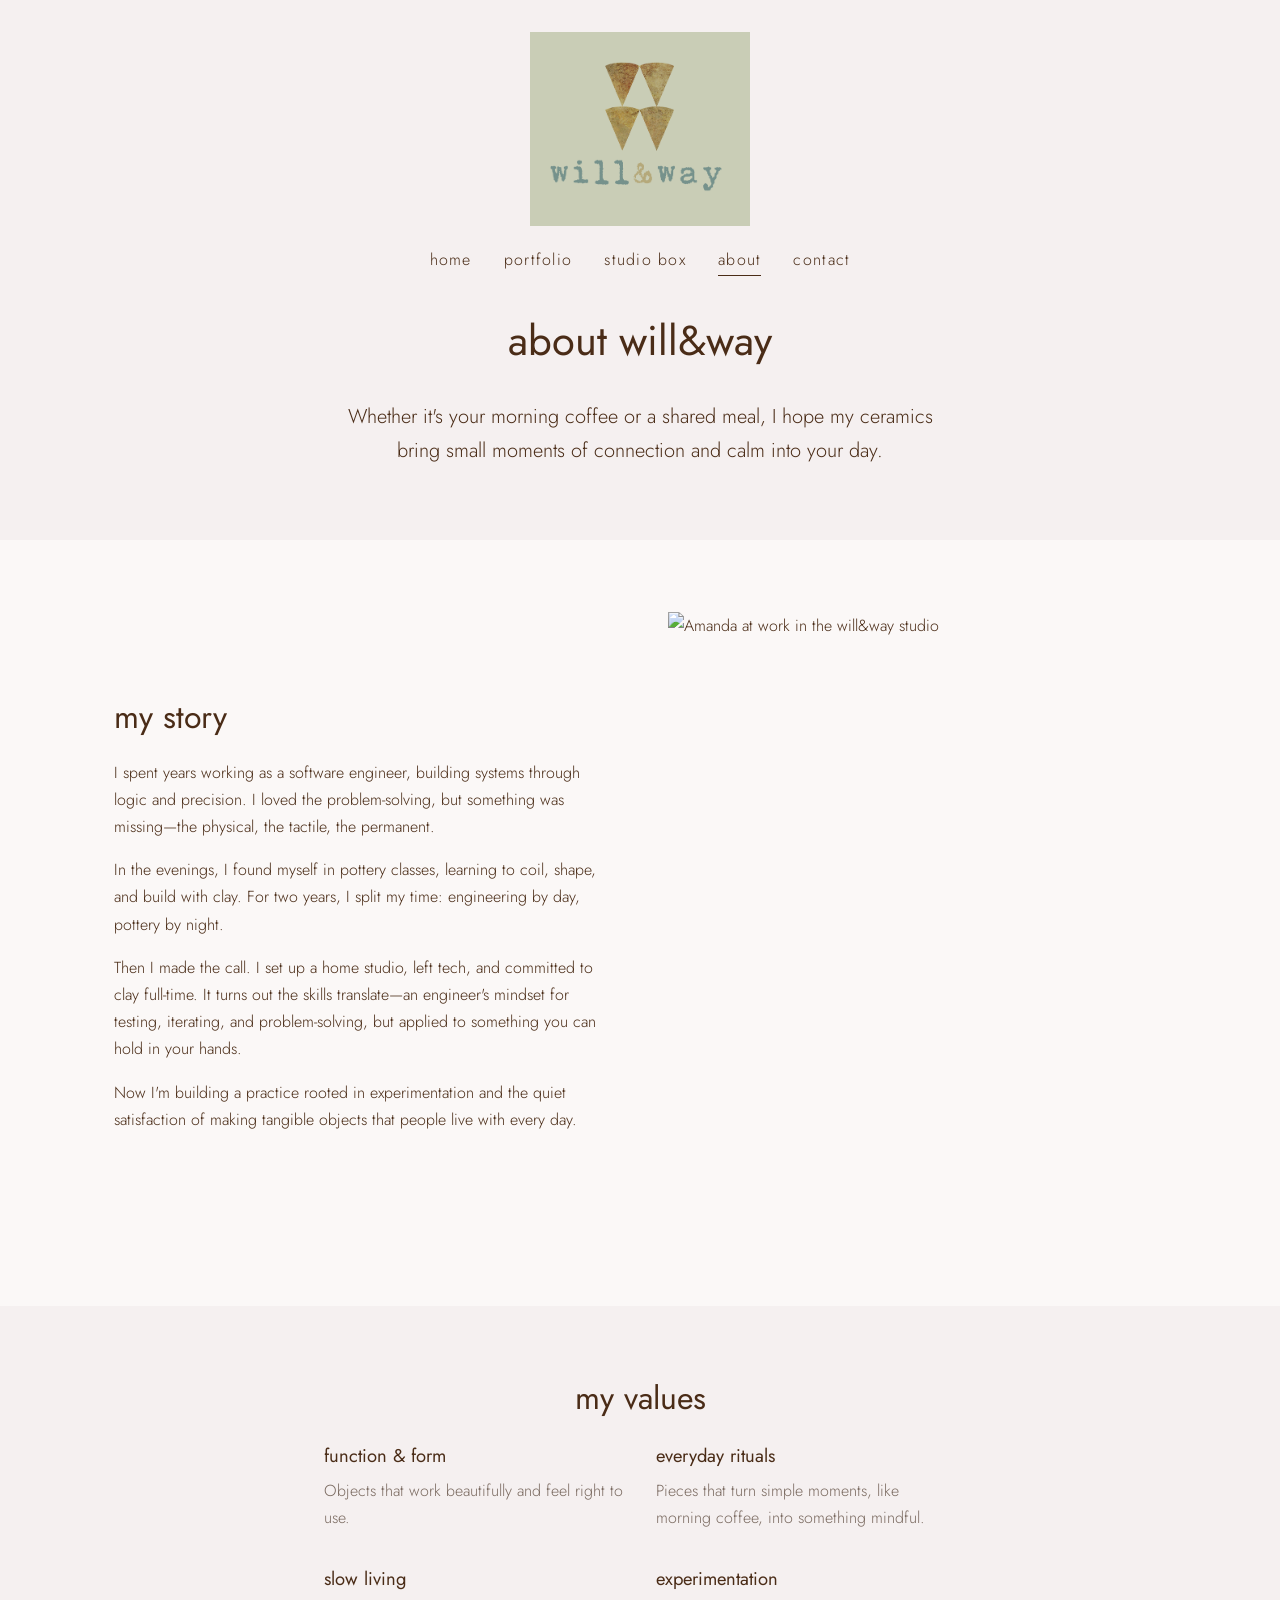
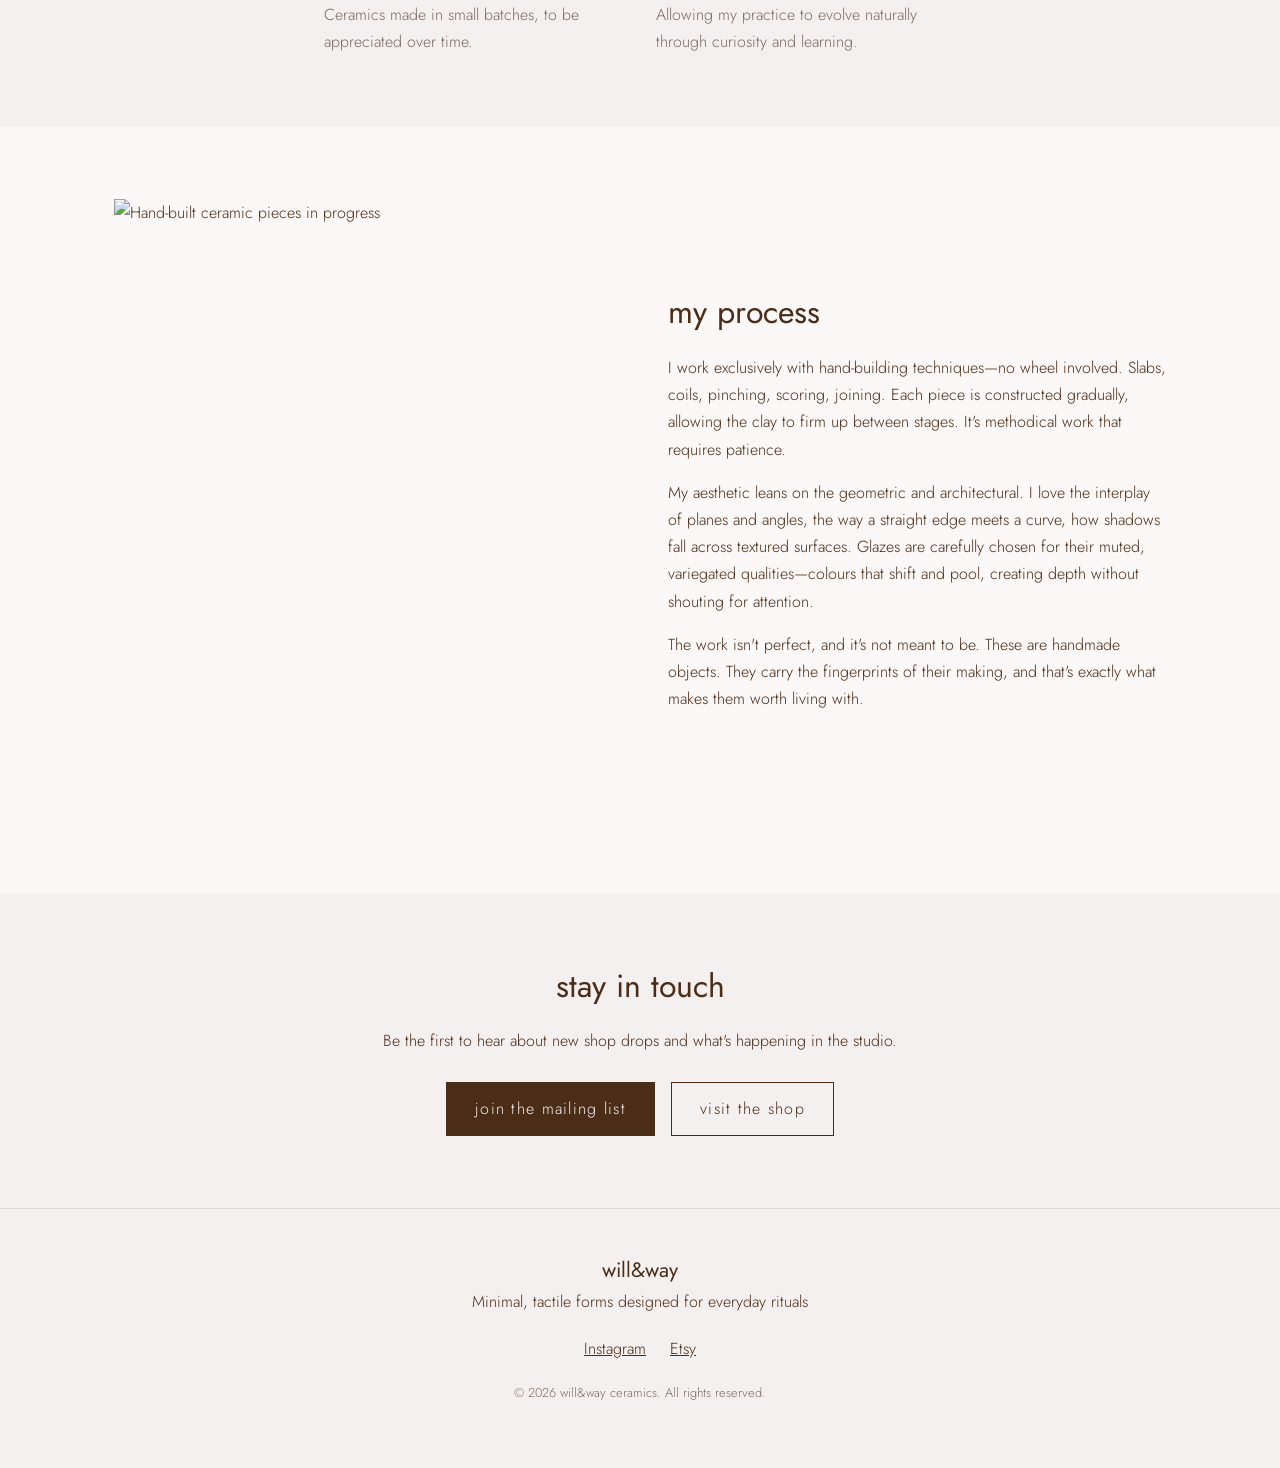
==== about.html @ 08d22004 "Add files via upload" ====
<!DOCTYPE html>
<html lang="en-GB">
<head>
  <meta charset="UTF-8">
  <meta name="viewport" content="width=device-width, initial-scale=1.0">
  <title>about – will&amp;way ceramics</title>
  <meta name="description" content="Amanda, the maker behind will&amp;way ceramics: from software engineer to hand-built pottery in Stockport.">
  <meta property="og:title" content="about – will&amp;way ceramics">
  <meta property="og:image" content="https://willandway.co.uk/images/hero.jpeg">
  <meta property="og:url" content="https://willandway.co.uk/about">
  <link rel="preconnect" href="https://fonts.googleapis.com">
  <link rel="preconnect" href="https://fonts.gstatic.com" crossorigin>
  <link href="https://fonts.googleapis.com/css2?family=Jost:wght@300;400&display=swap" rel="stylesheet">
  <link rel="stylesheet" href="/styles.css">
</head>
<body>

  <header class="site-header">
    <div class="wrap">
      <a href="/" class="logo"><img src="/images/logo.png" alt="will&amp;way ceramics"></a>
      <nav>
        <ul class="nav">
          <li><a href="/">home</a></li>
          <li><a href="/portfolio">portfolio</a></li>
          <li><a href="/studio-box">studio box</a></li>
          <li><a href="/about" aria-current="page">about</a></li>
          <li><a href="/contact">contact</a></li>
        </ul>
      </nav>
    </div>
  </header>

  <main>
    <section class="hero">
      <div class="wrap centre">
        <h1>about will&amp;way</h1>
        <p class="statement">Whether it's your morning coffee or a shared meal, I hope my ceramics bring small moments of connection and calm into your day.</p>
      </div>
    </section>

    <section class="panel">
      <div class="wrap split">
        <div>
          <h2>my story</h2>
          <p>I spent years working as a software engineer, building systems through logic and precision. I loved the problem-solving, but something was missing—the physical, the tactile, the permanent.</p>
          <p>In the evenings, I found myself in pottery classes, learning to coil, shape, and build with clay. For two years, I split my time: engineering by day, pottery by night.</p>
          <p>Then I made the call. I set up a home studio, left tech, and committed to clay full-time. It turns out the skills translate—an engineer's mindset for testing, iterating, and problem-solving, but applied to something you can hold in your hands.</p>
          <p>Now I'm building a practice rooted in experimentation and the quiet satisfaction of making tangible objects that people live with every day.</p>
        </div>
        <img src="/images/about-story.jpeg" alt="Amanda at work in the will&amp;way studio" loading="lazy">
      </div>
    </section>

    <section>
      <div class="wrap centre">
        <h2>my values</h2>
        <dl class="values">
          <div><dt>function &amp; form</dt><dd>Objects that work beautifully and feel right to use.</dd></div>
          <div><dt>everyday rituals</dt><dd>Pieces that turn simple moments, like morning coffee, into something mindful.</dd></div>
          <div><dt>slow living</dt><dd>Ceramics made in small batches, to be appreciated over time.</dd></div>
          <div><dt>experimentation</dt><dd>Allowing my practice to evolve naturally through curiosity and learning.</dd></div>
        </dl>
      </div>
    </section>

    <section class="panel">
      <div class="wrap split">
        <img src="/images/about-process.jpeg" alt="Hand-built ceramic pieces in progress" loading="lazy">
        <div>
          <h2>my process</h2>
          <p>I work exclusively with hand-building techniques—no wheel involved. Slabs, coils, pinching, scoring, joining. Each piece is constructed gradually, allowing the clay to firm up between stages. It's methodical work that requires patience.</p>
          <p>My aesthetic leans on the geometric and architectural. I love the interplay of planes and angles, the way a straight edge meets a curve, how shadows fall across textured surfaces. Glazes are carefully chosen for their muted, variegated qualities—colours that shift and pool, creating depth without shouting for attention.</p>
          <p>The work isn't perfect, and it's not meant to be. These are handmade objects. They carry the fingerprints of their making, and that's exactly what makes them worth living with.</p>
        </div>
      </div>
    </section>

    <section>
      <div class="wrap centre">
        <h2>stay in touch</h2>
        <p>Be the first to hear about new shop drops and what's happening in the studio.</p>
        <div class="buttons">
          <a href="/newsletter" class="btn solid">join the mailing list</a>
          <a href="https://www.etsy.com/uk/shop/willandwayceramics" class="btn">visit the shop</a>
        </div>
      </div>
    </section>
  </main>

  <footer>
    <div class="wrap">
      <h3>will&amp;way</h3>
      <p>Minimal, tactile forms designed for everyday rituals</p>
      <div class="social">
        <a href="https://www.instagram.com/willandwayceramics/">Instagram</a>
        <a href="https://willandwayceramics.etsy.com/">Etsy</a>
      </div>
      <p class="small">© 2026 will&amp;way ceramics. All rights reserved.</p>
    </div>
  </footer>

</body>
</html>
---- styles.css ----
:root {
  --bg: #f5f0f0;
  --text: #4a2c17;
  --muted: #7a6a60;
  --line: #e2d8d5;
  --panel: #fbf8f7;
}

* { margin: 0; padding: 0; box-sizing: border-box; }

body {
  font-family: 'Jost', sans-serif;
  font-weight: 300;
  line-height: 1.7;
  background: var(--bg);
  color: var(--text);
}

img { max-width: 100%; display: block; }
a { color: inherit; }
.wrap { max-width: 1100px; margin: 0 auto; padding: 0 24px; }

/* Header and navigation */
.site-header { padding: 32px 0 16px; text-align: center; }
.logo img { width: 220px; margin: 0 auto 20px; }
.nav { list-style: none; display: flex; justify-content: center; flex-wrap: wrap; gap: 8px 32px; }
.nav a {
  text-decoration: none;
  letter-spacing: 0.08em;
  padding-bottom: 4px;
  border-bottom: 1px solid transparent;
  transition: border-color 0.2s;
}
.nav a:hover, .nav a[aria-current="page"] { border-bottom-color: var(--text); }

/* Typography */
h1, h2, h3 { font-weight: 400; line-height: 1.3; text-transform: lowercase; }
h1 { font-size: clamp(1.8rem, 4vw, 2.6rem); }
h2 { font-size: clamp(1.5rem, 3vw, 2rem); margin-bottom: 20px; }
p { margin-bottom: 16px; }
.eyebrow {
  text-transform: uppercase;
  letter-spacing: 0.2em;
  font-size: 0.8rem;
  color: var(--muted);
  margin-bottom: 12px;
}

/* Sections */
section { padding: 72px 0; }
.panel { background: var(--panel); }
.centre { text-align: center; max-width: 680px; margin: 0 auto; }

.hero { text-align: center; padding-top: 24px; }
.hero h1 { margin-bottom: 32px; }
.hero img { width: 100%; max-height: 640px; object-fit: cover; }
.hero .split { text-align: left; }
.statement { max-width: 640px; margin: 40px auto 0; font-size: 1.25rem; }
.hero .centre .statement { margin-top: 0; }

.split { display: grid; grid-template-columns: 1fr 1fr; gap: 56px; align-items: center; }
.split img { width: 100%; aspect-ratio: 4 / 5; object-fit: cover; }

/* Values list (about page) */
.values { display: grid; grid-template-columns: 1fr 1fr; gap: 32px; text-align: left; margin-top: 12px; }
.values dt { font-weight: 400; font-size: 1.15rem; margin-bottom: 6px; text-transform: lowercase; }
.values dd { color: var(--muted); }

/* Buttons */
.buttons { display: flex; gap: 16px; justify-content: center; flex-wrap: wrap; margin-top: 28px; }
.btn {
  display: inline-block;
  padding: 12px 28px;
  border: 1px solid var(--text);
  text-decoration: none;
  letter-spacing: 0.08em;
  font: inherit;
  cursor: pointer;
  transition: background 0.2s, color 0.2s;
}
.btn:hover { background: var(--text); color: var(--bg); }
.btn.solid { background: var(--text); color: var(--bg); }
.btn.solid:hover { background: transparent; color: var(--text); }

/* Forms */
.form { display: grid; gap: 18px; max-width: 420px; margin: 32px 0; }
.form label { display: grid; gap: 6px; font-size: 0.95rem; }
.form input, .form textarea, .form select {
  font: inherit;
  color: var(--text);
  background: #fff;
  border: 1px solid var(--line);
  border-radius: 0;
  padding: 12px 14px;
  width: 100%;
}
.form select {
  appearance: none;
  background-image: linear-gradient(45deg, transparent 50%, var(--text) 50%), linear-gradient(135deg, var(--text) 50%, transparent 50%);
  background-position: calc(100% - 20px) 50%, calc(100% - 15px) 50%;
  background-size: 5px 5px;
  background-repeat: no-repeat;
  padding-right: 40px;
}
.form input:focus, .form textarea:focus, .form select:focus { outline: none; border-color: var(--text); }
.form textarea { min-height: 140px; resize: vertical; }
.form .btn { justify-self: start; }
.form .small { margin: 0; }
.hidden { display: none; }

/* Footer */
footer { border-top: 1px solid var(--line); padding: 48px 0; text-align: center; }
footer h3 { font-size: 1.3rem; margin-bottom: 4px; }
.social { display: flex; gap: 24px; justify-content: center; margin: 20px 0; }
.small { color: var(--muted); font-size: 0.8rem; }

/* Mobile */
@media (max-width: 760px) {
  section { padding: 48px 0; }
  .split { grid-template-columns: 1fr; gap: 32px; }
  .values { grid-template-columns: 1fr; }
}
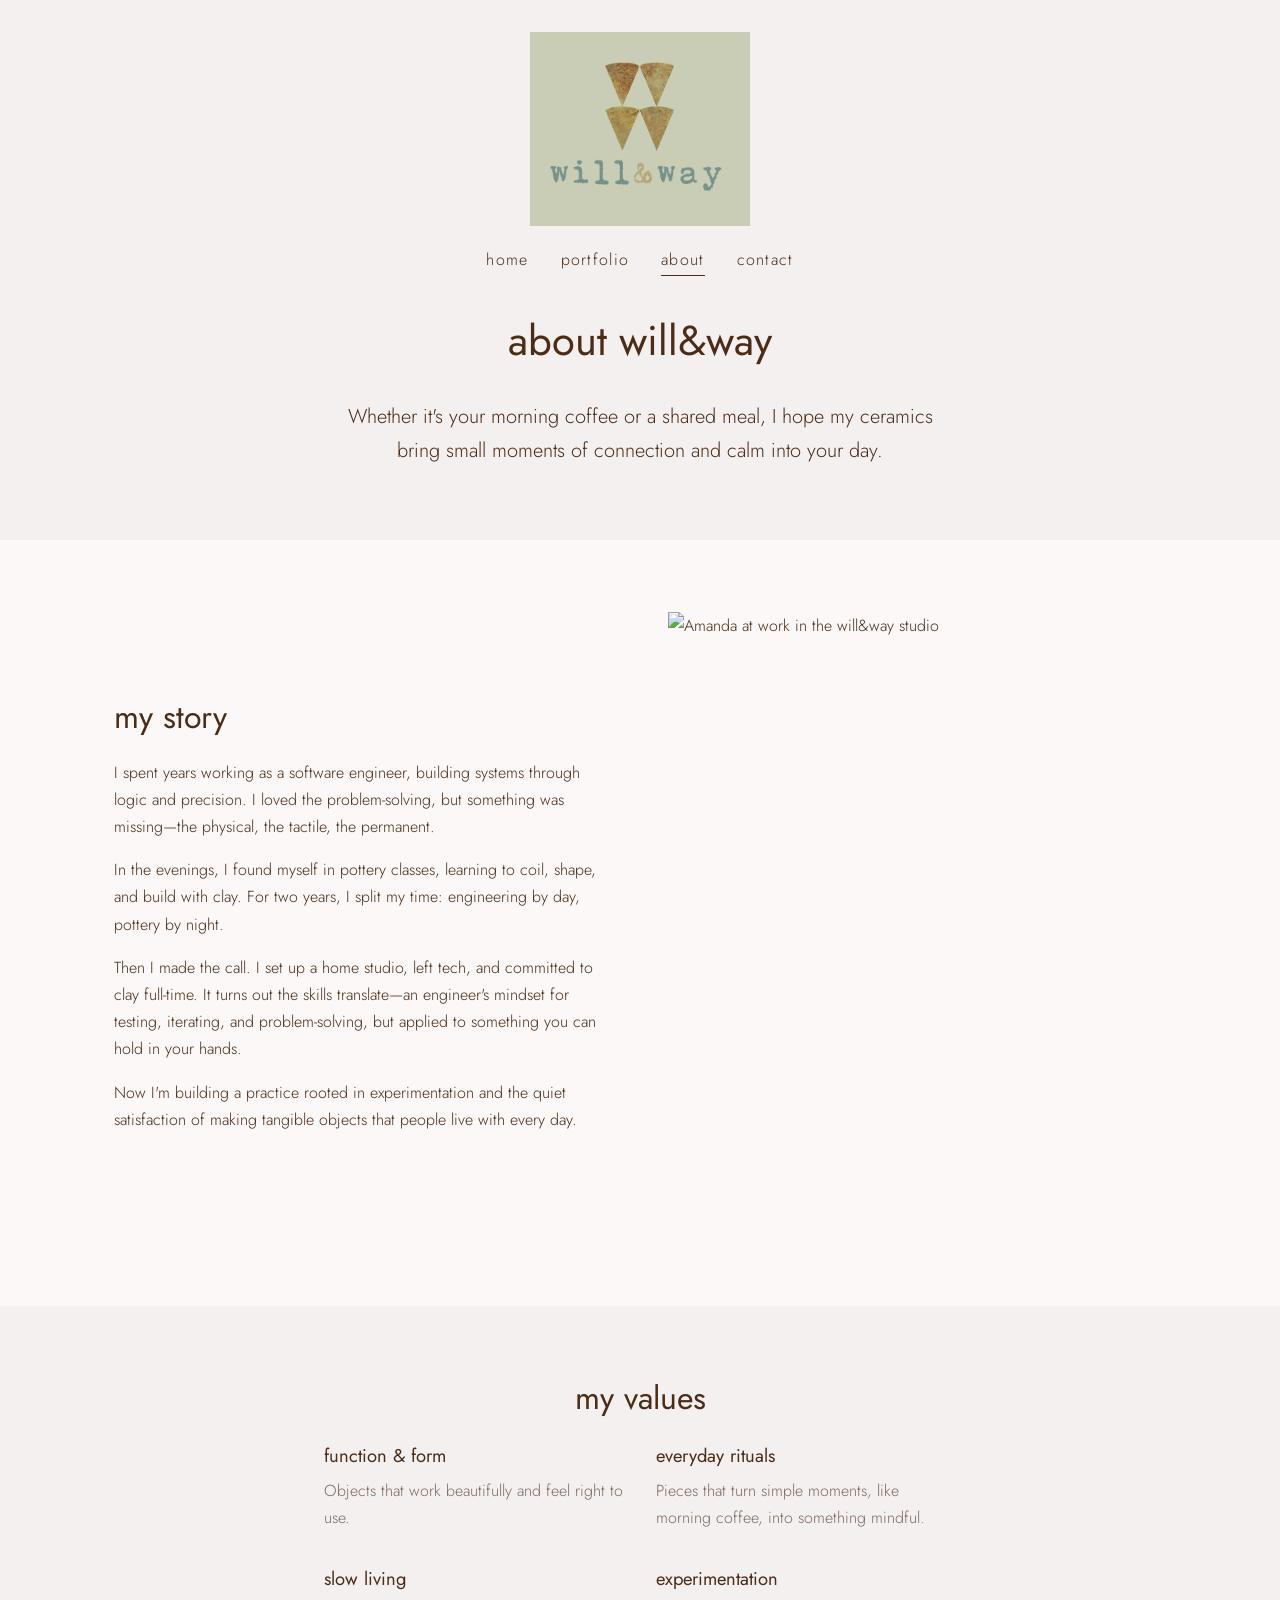
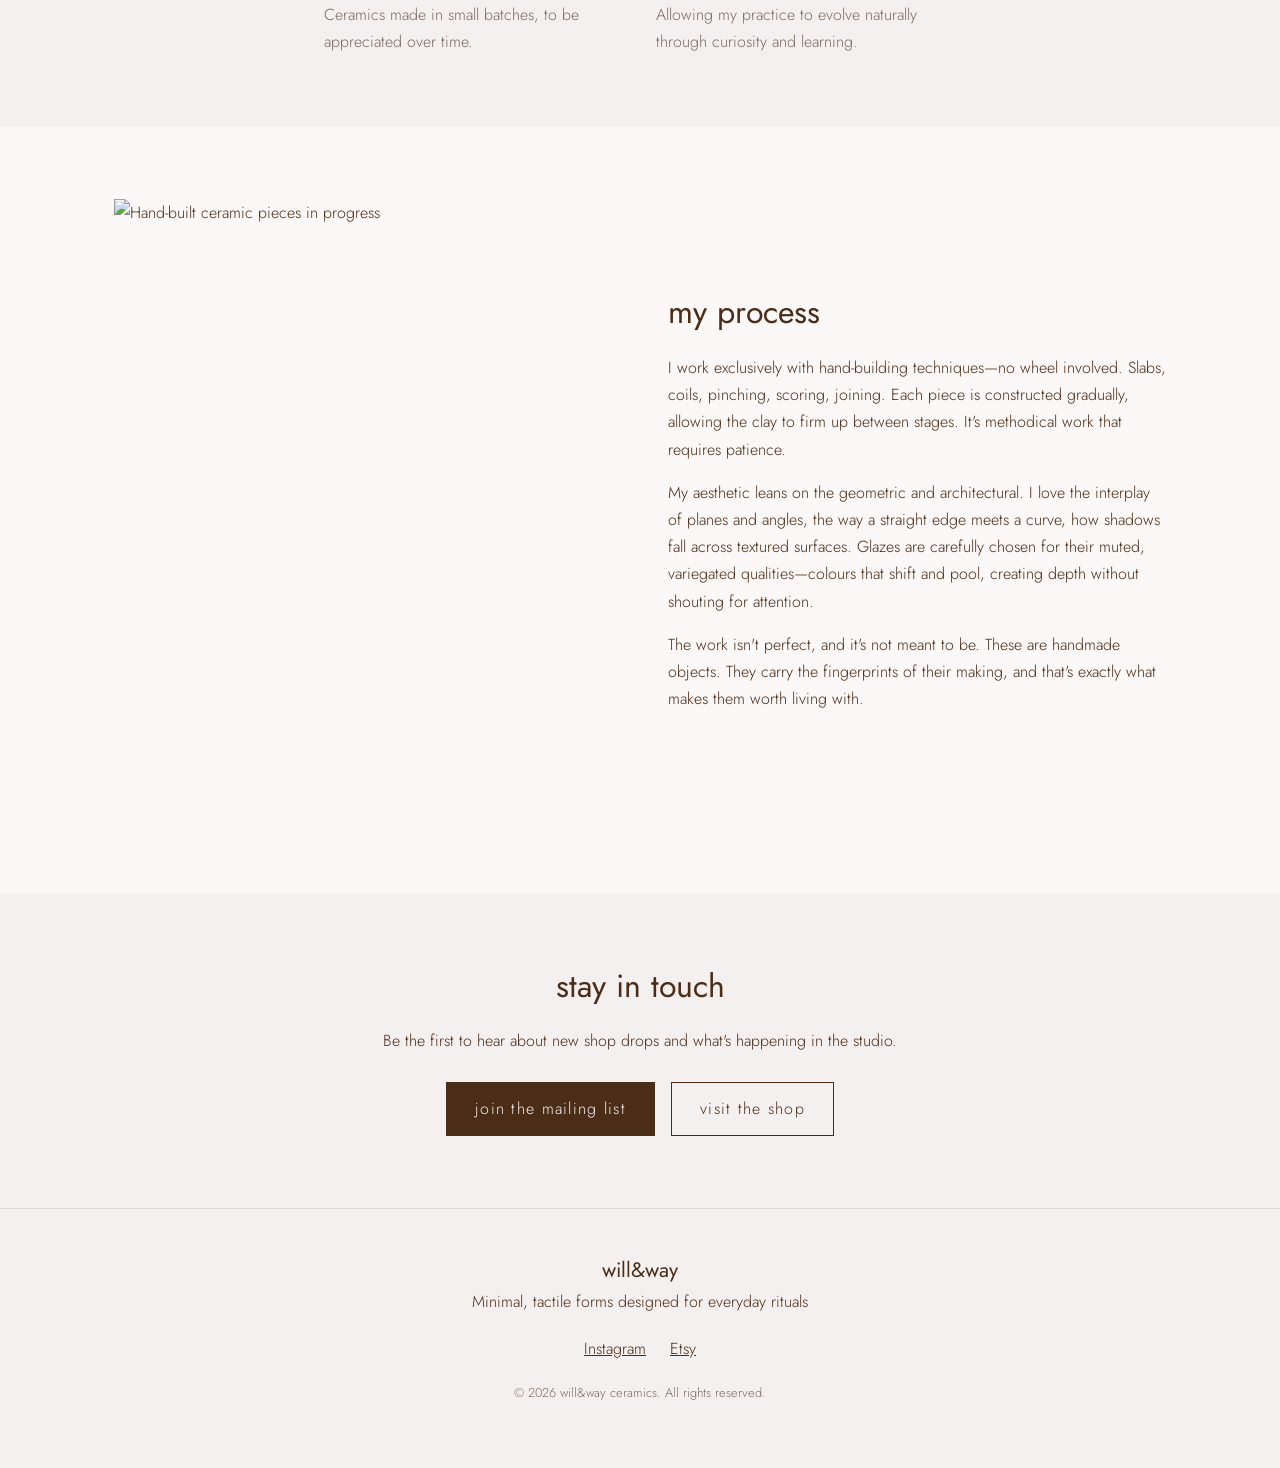
==== commit 6c13f6d4: "Add files via upload" ====
--- a/about.html
+++ b/about.html
@@ -22,7 +22,6 @@
         <ul class="nav">
           <li><a href="/">home</a></li>
           <li><a href="/portfolio">portfolio</a></li>
-          <li><a href="/studio-box">studio box</a></li>
           <li><a href="/about" aria-current="page">about</a></li>
           <li><a href="/contact">contact</a></li>
         </ul>
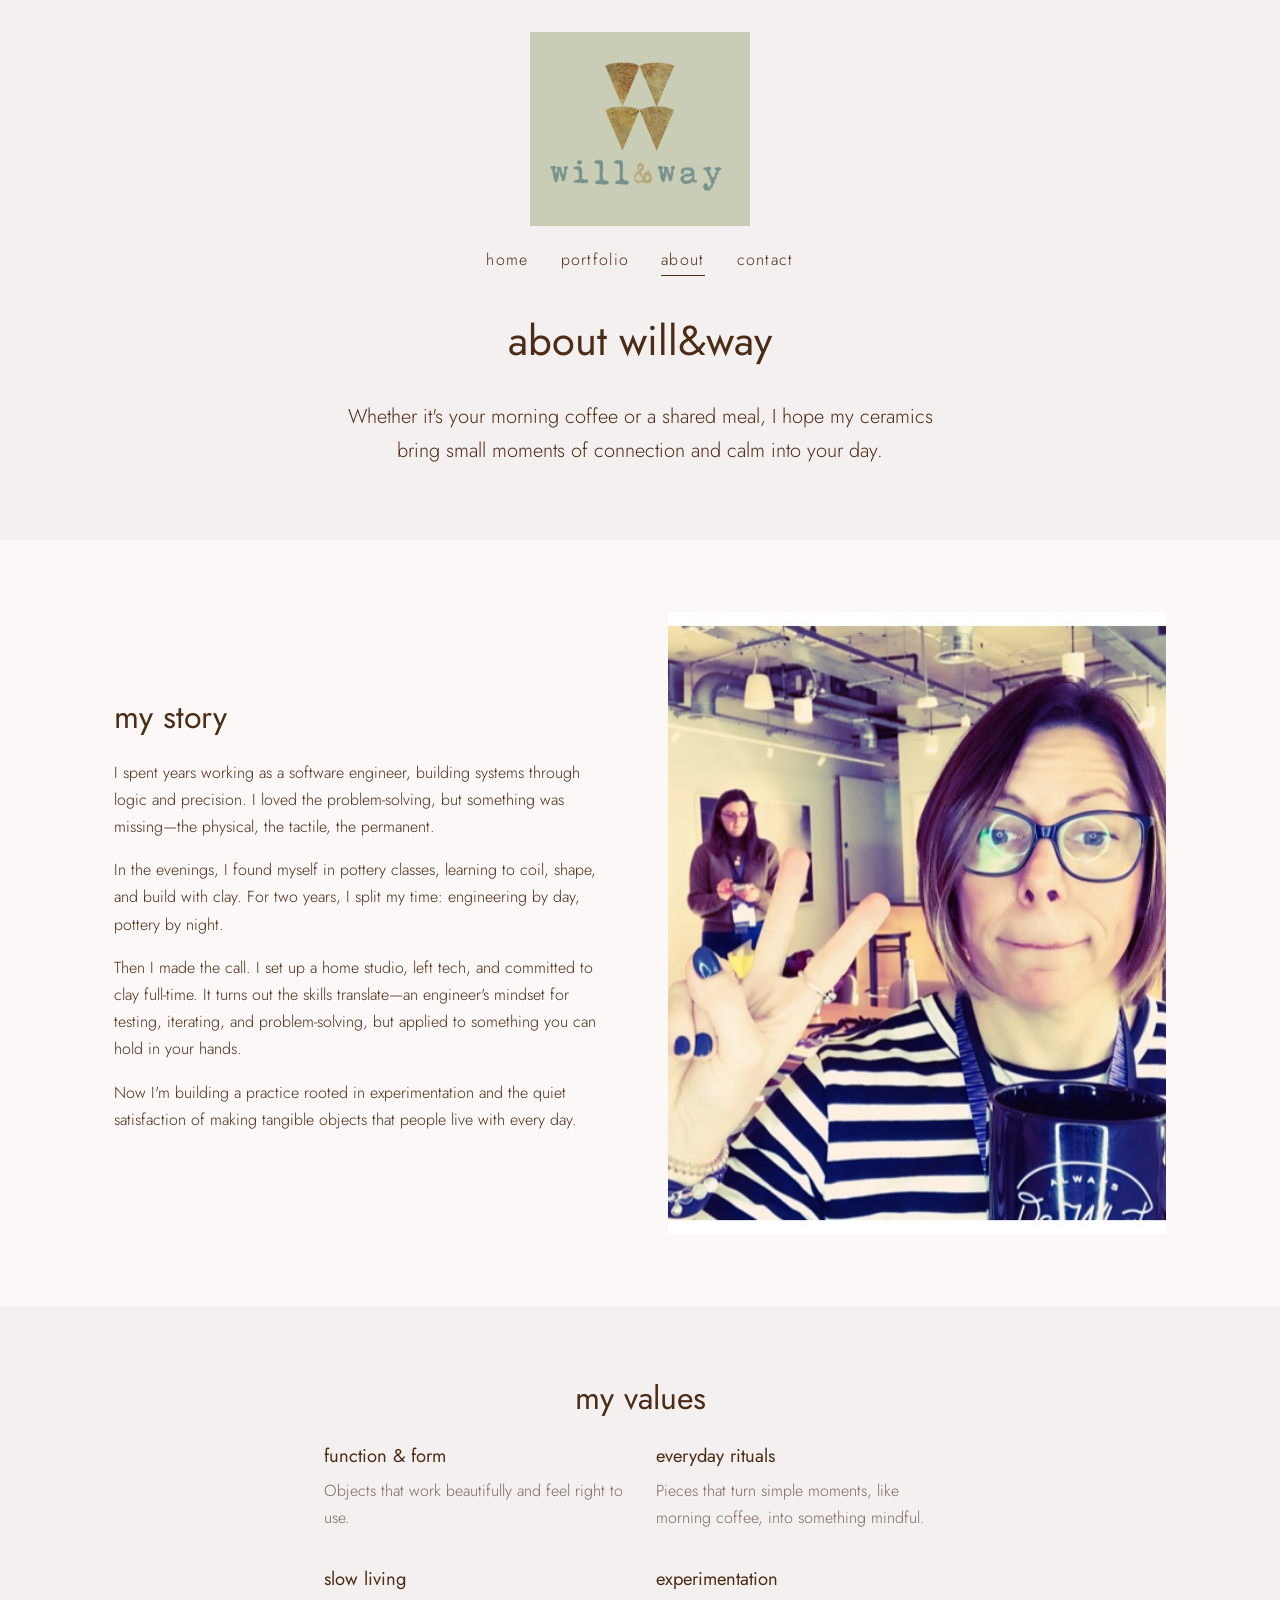
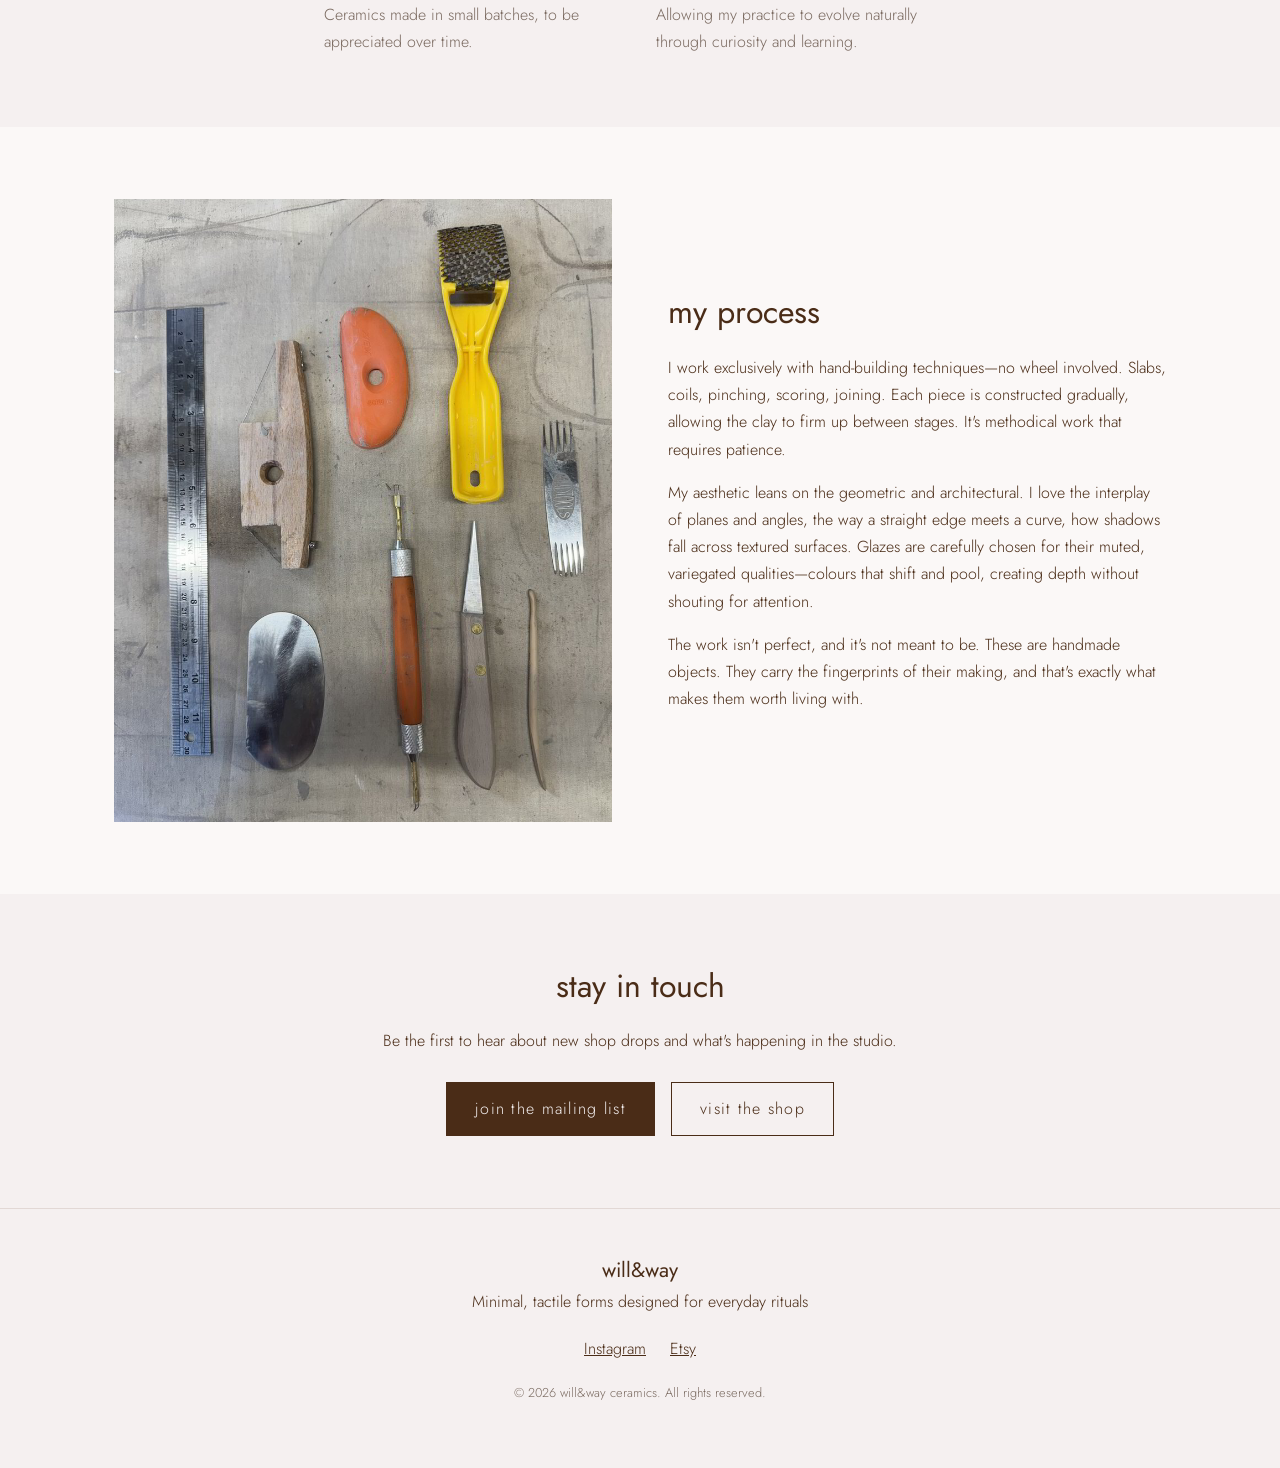
==== commit 84977d72: "Update about.html" ====
--- a/about.html
+++ b/about.html
@@ -46,7 +46,7 @@
           <p>Then I made the call. I set up a home studio, left tech, and committed to clay full-time. It turns out the skills translate—an engineer's mindset for testing, iterating, and problem-solving, but applied to something you can hold in your hands.</p>
           <p>Now I'm building a practice rooted in experimentation and the quiet satisfaction of making tangible objects that people live with every day.</p>
         </div>
-        <img src="/images/about-story.jpeg" alt="Amanda at work in the will&amp;way studio" loading="lazy">
+        <img src="/images/about_story.jpeg" alt="Amanda at work in the will&amp;way studio" loading="lazy">
       </div>
     </section>
 
--- a/styles.css
+++ b/styles.css
@@ -54,6 +54,8 @@
 .hero { text-align: center; padding-top: 24px; }
 .hero h1 { margin-bottom: 32px; }
 .hero img { width: 100%; max-height: 640px; object-fit: cover; }
+/* Home page hero image: change 30% to resize it (100% = full width) */
+.hero .hero-img { width: 30%; min-width: 260px; max-height: none; margin: 0 auto; }
 .hero .split { text-align: left; }
 .statement { max-width: 640px; margin: 40px auto 0; font-size: 1.25rem; }
 .hero .centre .statement { margin-top: 0; }
@@ -120,3 +122,30 @@
   .split { grid-template-columns: 1fr; gap: 32px; }
   .values { grid-template-columns: 1fr; }
 }
+
+/* Portfolio */
+.square { aspect-ratio: 1 / 1; overflow: hidden; background: var(--line); display: block; width: 100%; border: 0; padding: 0; }
+.square img { width: 100%; height: 100%; object-fit: cover; transition: transform 0.4s; }
+.collection-grid { display: grid; grid-template-columns: repeat(auto-fill, minmax(260px, 1fr)); gap: 48px 32px; }
+.card { text-decoration: none; display: block; }
+.card h3 { font-size: 1.3rem; margin: 16px 0 6px; }
+.card p { color: var(--muted); margin: 0; }
+.card:hover img, .gallery button:hover img { transform: scale(1.03); }
+.collection-description { text-align: left; margin-top: 8px; }
+.eyebrow a { text-decoration: none; }
+.gallery { display: grid; grid-template-columns: repeat(auto-fill, minmax(240px, 1fr)); gap: 16px; }
+.gallery button { cursor: zoom-in; }
+.collection-nav { display: flex; justify-content: space-between; gap: 16px; flex-wrap: wrap; margin-top: 56px; padding-top: 24px; border-top: 1px solid var(--line); }
+.collection-nav a { text-decoration: none; letter-spacing: 0.05em; }
+
+/* Lightbox */
+.lightbox { position: fixed; inset: 0; background: rgba(30, 20, 14, 0.92); display: flex; align-items: center; justify-content: center; z-index: 100; padding: 48px 16px; }
+.lightbox img { max-width: 100%; max-height: 100%; object-fit: contain; }
+.lightbox button { position: absolute; background: none; border: 0; color: #fff; font: inherit; font-size: 2.5rem; line-height: 1; cursor: pointer; padding: 12px 16px; }
+.lb-close { top: 8px; right: 8px; }
+.lb-prev { left: 4px; top: 50%; transform: translateY(-50%); }
+.lb-next { right: 4px; top: 50%; transform: translateY(-50%); }
+.specs { text-align: left; margin-top: 32px; padding-top: 24px; border-top: 1px solid var(--line); }
+.specs h2 { font-size: 1.2rem; margin-bottom: 12px; }
+.specs ul { padding-left: 1.2em; color: var(--muted); }
+.specs li { margin-bottom: 6px; }
